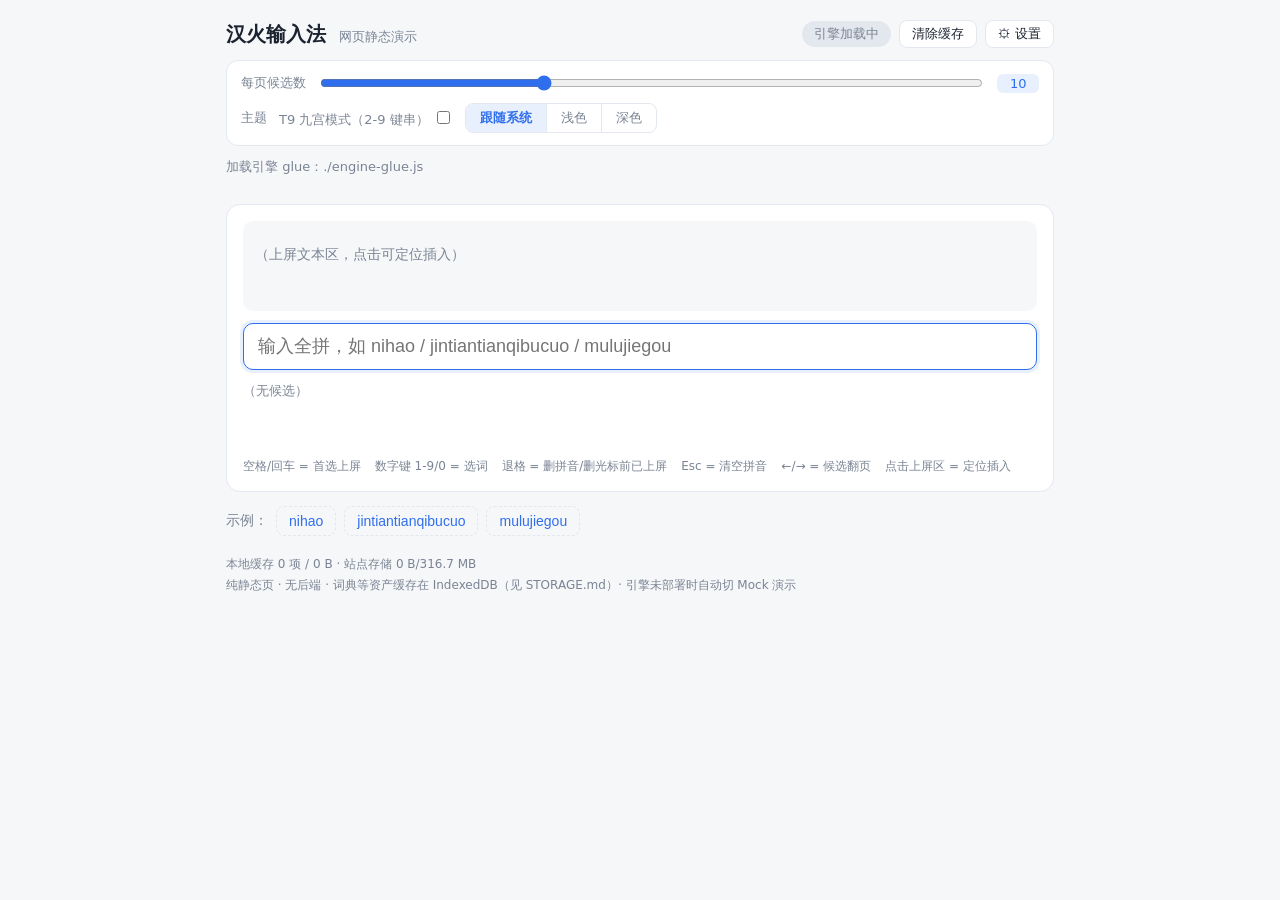
==== web/app/index.html @ 98c0e64a "hanhuo-ime v0.1 开源首发 中文输入法引擎（Rust）: 拼音/简拼/T9 九宫/中英混输/语境联想/LTR 精排, WASM 可运行; 全部模型自训（LCCC/wikitext-103" ====
<!DOCTYPE html>
<html lang="zh-CN">
<head>
  <meta charset="UTF-8">
  <meta name="viewport" content="width=device-width, initial-scale=1.0, viewport-fit=cover">
  <title>汉火输入法 · 网页演示</title>
  <link rel="stylesheet" href="./style.css">
  <script type="module" src="./app.js"></script>
</head>
<body>
  <main class="wrap">
    <header class="topbar">
      <h1>汉火输入法 <span class="sub">网页静态演示</span></h1>
      <div class="status-cluster">
        <span id="status-pill" class="pill loading">引擎加载中</span>
        <button id="retry-engine" class="ghost-btn" type="button" hidden>重载引擎</button>
        <button id="clear-cache" class="ghost-btn" type="button">清除缓存</button>
        <button id="settings-btn" class="ghost-btn" type="button" aria-expanded="false" aria-controls="settings-panel">⚙ 设置</button>
      </div>
    </header>

    <!-- 设置面：每页候选数 / 主题 -->
    <section id="settings-panel" class="settings" hidden>
      <div class="set-row">
        <label for="topk-range">每页候选数</label>
        <input id="topk-range" type="range" min="5" max="20" step="1" aria-label="每页候选数（5-20）">
        <output id="topk-val" for="topk-range">10</output>
      </div>
      <div class="set-row" role="radiogroup" aria-label="界面主题">
        <span class="set-label">主题</span>
        <div class="setting-row">
          <label for="t9-toggle">T9 九宫模式（2-9 键串）</label>
          <input id="t9-toggle" type="checkbox" aria-label="T9 九宫模式">
        </div>
        <div id="theme-seg" class="seg">
          <button type="button" data-theme-opt="auto" aria-checked="false">跟随系统</button>
          <button type="button" data-theme-opt="light" aria-checked="false">浅色</button>
          <button type="button" data-theme-opt="dark" aria-checked="false">深色</button>
        </div>
      </div>
    </section>

    <div class="statusbar">
      <span id="status-msg">正在探测引擎…</span>
      <span id="engine-info" class="muted"></span>
      <span id="perf" class="muted"></span>
      <div id="progress-bar" class="progress" style="display:none"><div id="progress-fill"></div></div>
    </div>

    <section class="ime">
      <!-- 已上屏文本（组合区）：点击定位插入点，右上角显示字数 -->
      <div class="committed-row">
        <div id="committed" class="committed" title="点击定位插入点"></div>
        <span id="committed-count" class="committed-count" aria-live="off"></span>
        <div id="preedit" class="preedit"></div>
      </div>

      <!-- 拼音输入 -->
      <input id="pinyin" class="pinyin-input" type="text" inputmode="latin" autocomplete="off"
             autocorrect="off" autocapitalize="off" spellcheck="false"
             placeholder="输入全拼，如 nihao / jintiantianqibucuo / mulujiegou" aria-label="拼音输入">

      <!-- 候选栏 -->
      <div id="candidates" class="candidates" aria-live="polite"><span class="empty">（无候选）</span></div>

      <!-- 候选翻页（超过一屏时可见） -->
      <div id="cand-pager" class="cand-pager" hidden>
        <button id="page-prev" class="page-btn" type="button" aria-label="上一页">‹</button>
        <span id="page-ind" class="page-ind">1/1</span>
        <button id="page-next" class="page-btn" type="button" aria-label="下一页">›</button>
      </div>

      <div class="hints">
        <span>空格/回车 = 首选上屏</span><span>数字键 1-9/0 = 选词</span><span>退格 = 删拼音/删光标前已上屏</span><span>Esc = 清空拼音</span><span>←/→ = 候选翻页</span><span>点击上屏区 = 定位插入</span>
        <span id="latency" class="muted"></span>
      </div>
    </section>

    <section class="examples" id="examples">
      <span class="muted">示例：</span>
      <button type="button" data-example="nihao">nihao</button>
      <button type="button" data-example="jintiantianqibucuo">jintiantianqibucuo</button>
      <button type="button" data-example="mulujiegou">mulujiegou</button>
    </section>

    <footer class="foot">
      <div id="cache-info" class="muted"></div>
      <div class="muted">纯静态页 · 无后端 · 词典等资产缓存在 IndexedDB（见 STORAGE.md）· 引擎未部署时自动切 Mock 演示</div>
    </footer>
  </main>
</body>
</html>
---- web/app/style.css ----
/* style.css — 简洁 IME 风格，桌面/移动自适应
   主题：默认跟随系统（prefers-color-scheme）；
   html[data-theme="light"|"dark"] 为设置面的手动覆盖（localStorage 持久化）。 */
:root {
  color-scheme: light;
  --bg: #f6f7f9;
  --card: #ffffff;
  --ink: #1c2330;
  --muted: #7a8494;
  --line: #e3e7ee;
  --accent: #2f6fed;
  --accent-soft: #e8effd;
  --ok: #1a9c60;
  --ok-soft: #e5f6ee;
  --warn: #b97d10;
  --warn-soft: #fdf3e0;
  --err: #cf3345;
  --err-soft: #fdeef0;
}
:root[data-theme="dark"] {
  color-scheme: dark;
  --bg: #14171d;
  --card: #1d222b;
  --ink: #e8ecf2;
  --muted: #8b95a5;
  --line: #2c333f;
  --accent: #5b8dff;
  --accent-soft: #22304d;
  --ok: #3ecf8e;
  --ok-soft: #173226;
  --warn: #e3b341;
  --warn-soft: #362c14;
  --err: #ff6b7d;
  --err-soft: #3c1d24;
}
@media (prefers-color-scheme: dark) {
  :root:not([data-theme="light"]) {
    color-scheme: dark;
    --bg: #14171d;
    --card: #1d222b;
    --ink: #e8ecf2;
    --muted: #8b95a5;
    --line: #2c333f;
    --accent: #5b8dff;
    --accent-soft: #22304d;
    --ok: #3ecf8e;
    --ok-soft: #173226;
    --warn: #e3b341;
    --warn-soft: #362c14;
    --err: #ff6b7d;
    --err-soft: #3c1d24;
  }
}

* { box-sizing: border-box; }
html, body { margin: 0; padding: 0; }
body {
  background: var(--bg);
  color: var(--ink);
  font-family: system-ui, -apple-system, "Segoe UI", "PingFang SC", "Noto Sans CJK SC", "Microsoft YaHei", sans-serif;
  -webkit-font-smoothing: antialiased;
}

.wrap { max-width: 860px; margin: 0 auto; padding: 20px 16px 40px; }

/* 顶栏 */
.topbar { display: flex; align-items: center; justify-content: space-between; gap: 12px; flex-wrap: wrap; }
.topbar h1 { font-size: 20px; margin: 0; font-weight: 700; }
.topbar .sub { font-size: 13px; color: var(--muted); font-weight: 400; margin-left: 6px; }
.status-cluster { display: flex; align-items: center; gap: 8px; }

.pill {
  display: inline-block; padding: 4px 12px; border-radius: 999px;
  font-size: 13px; line-height: 1.4; white-space: nowrap;
  background: var(--line); color: var(--muted);
}
.pill.ready { background: var(--ok-soft); color: var(--ok); }
.pill.mock { background: var(--warn-soft); color: var(--warn); }
.pill.error { background: var(--err-soft); color: var(--err); }

.ghost-btn {
  border: 1px solid var(--line); background: var(--card); color: var(--ink);
  padding: 4px 12px; border-radius: 8px; font-size: 13px; cursor: pointer;
}
.ghost-btn:hover { border-color: var(--accent); color: var(--accent); }

/* 设置面 */
.settings {
  margin-top: 12px; background: var(--card); border: 1px solid var(--line);
  border-radius: 12px; padding: 12px 14px; display: flex; flex-direction: column; gap: 10px;
}
.set-row { display: flex; align-items: center; gap: 12px; font-size: 14px; flex-wrap: wrap; }
.set-row label, .set-row .set-label { color: var(--muted); font-size: 13px; }
#topk-range { flex: 1 1 160px; accent-color: var(--accent); min-width: 120px; }
#topk-val {
  min-width: 3.2em; text-align: center; font-variant-numeric: tabular-nums;
  background: var(--accent-soft); color: var(--accent); border-radius: 6px; padding: 2px 8px;
  font-size: 13px;
}
.seg { display: inline-flex; border: 1px solid var(--line); border-radius: 8px; overflow: hidden; }
.seg button {
  border: none; background: transparent; color: var(--muted);
  padding: 5px 14px; font-size: 13px; cursor: pointer;
}
.seg button + button { border-left: 1px solid var(--line); }
.seg button:hover { color: var(--accent); }
.seg button.active { background: var(--accent-soft); color: var(--accent); font-weight: 600; }

/* 状态栏 */
.statusbar { margin-top: 12px; font-size: 13px; color: var(--muted); display: flex; flex-direction: column; gap: 6px; }
.statusbar #engine-info { font-size: 12px; }
.statusbar #perf { font-size: 12px; font-variant-numeric: tabular-nums; }
.progress { height: 4px; border-radius: 2px; background: var(--line); overflow: hidden; }
.progress > div { height: 100%; width: 0; background: var(--accent); transition: width .15s ease; }

/* IME 主体 */
.ime {
  margin-top: 16px; background: var(--card); border: 1px solid var(--line);
  border-radius: 14px; padding: 16px; display: flex; flex-direction: column; gap: 12px;
}
.committed-row { position: relative; min-height: 76px; padding: 10px 12px; border-radius: 10px; background: var(--bg); }
.committed { font-size: 26px; line-height: 1.5; word-break: break-all; min-height: 39px; cursor: text; }
.committed:empty::after { content: "（上屏文本区，点击可定位插入）"; color: var(--muted); font-size: 14px; cursor: default; }
.committed-count {
  position: absolute; top: 4px; right: 8px; font-size: 11px; color: var(--muted);
  font-variant-numeric: tabular-nums; pointer-events: none;
}
.caret-marker {
  display: inline-block; width: 2px; height: 1.05em; margin: 0 -1px;
  background: var(--accent); vertical-align: text-bottom; border-radius: 1px;
  animation: caret-blink 1.1s step-end infinite;
}
@keyframes caret-blink { 0%, 100% { opacity: 1; } 50% { opacity: 0; } }
.preedit {
  font-size: 18px; color: var(--accent);
  border-bottom: 2px solid var(--accent); display: inline-block; min-height: 27px;
}

.pinyin-input {
  width: 100%; font-size: 18px; padding: 12px 14px;
  border: 1px solid var(--line); border-radius: 10px; background: var(--card);
  color: var(--ink); outline: none; min-height: 46px;
}
.pinyin-input:focus { border-color: var(--accent); box-shadow: 0 0 0 3px var(--accent-soft); }

/* 候选栏 */
.candidates {
  display: flex; flex-wrap: wrap; gap: 8px; min-height: 64px; align-content: flex-start;
}
.candidates .empty { color: var(--muted); font-size: 13px; align-self: center; }
.cand {
  display: inline-flex; flex-direction: column; align-items: center; gap: 2px;
  min-width: 64px; min-height: 52px; padding: 6px 12px;
  border: 1px solid var(--line); border-radius: 10px; background: var(--card);
  cursor: pointer; color: var(--ink); font: inherit;
}
.cand:hover { border-color: var(--accent); }
.cand.top1 { border-color: var(--accent); background: var(--accent-soft); }
.cand-word { font-size: 18px; line-height: 1.3; }
.cand-meta { font-size: 11px; color: var(--muted); }

/* 候选翻页条（超过一屏时可见） */
.cand-pager { display: flex; align-items: center; justify-content: center; gap: 10px; }
.cand-pager[hidden] { display: none; }
.page-btn {
  border: 1px solid var(--line); background: var(--card); color: var(--ink);
  width: 34px; height: 28px; border-radius: 8px; cursor: pointer; font-size: 16px; line-height: 1;
}
.page-btn:hover:not(:disabled) { border-color: var(--accent); color: var(--accent); }
.page-btn:disabled { opacity: 0.35; cursor: default; }
.page-ind { font-size: 12px; color: var(--muted); font-variant-numeric: tabular-nums; min-width: 3em; text-align: center; }

.hints { display: flex; flex-wrap: wrap; gap: 4px 14px; font-size: 12px; color: var(--muted); }

/* 示例 */
.examples { margin-top: 14px; display: flex; align-items: center; flex-wrap: wrap; gap: 8px; font-size: 14px; }
.examples button {
  border: 1px dashed var(--line); background: transparent; color: var(--accent);
  padding: 6px 12px; border-radius: 8px; cursor: pointer; font-size: 14px;
}
.examples button:hover { border-color: var(--accent); }

.foot { margin-top: 20px; display: flex; flex-direction: column; gap: 4px; font-size: 12px; }
.muted { color: var(--muted); }

/* 移动端 */
@media (max-width: 640px) {
  .wrap { padding: 14px 10px 32px; }
  .topbar h1 { font-size: 17px; }
  .candidates { flex-wrap: nowrap; overflow-x: auto; -webkit-overflow-scrolling: touch; padding-bottom: 4px; }
  .cand { flex: 0 0 auto; }
  .hints { display: none; } /* 触屏无键盘快捷键 */
  .committed { font-size: 22px; }
  .page-btn { width: 44px; height: 34px; } /* 触控目标加大 */
}
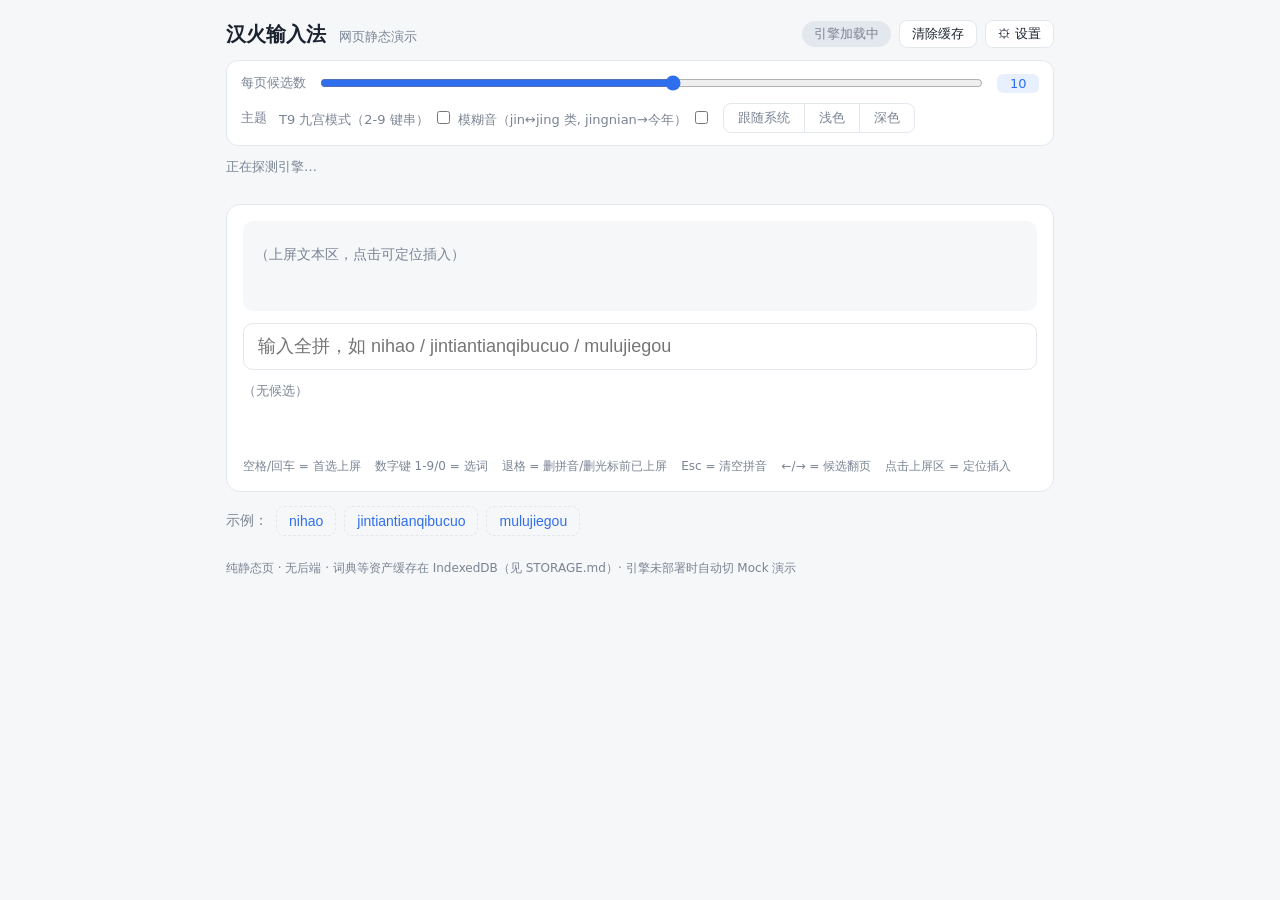
==== commit ae01e7e1: "feat(wasm): 模糊音设置项全链——enable_fuzz 导出 + demo 三端接线 真 IME 的「模糊音」设置项此前 demo 无法体验（wasm 无接口; CLI --fuzz 上轮" ====
--- a/web/app/index.html
+++ b/web/app/index.html
@@ -31,6 +31,8 @@
         <div class="setting-row">
           <label for="t9-toggle">T9 九宫模式（2-9 键串）</label>
           <input id="t9-toggle" type="checkbox" aria-label="T9 九宫模式">
+          <label for="fuzz-toggle">模糊音（jin↔jing 类, jingnian→今年）</label>
+          <input id="fuzz-toggle" type="checkbox" aria-label="模糊音模式">
         </div>
         <div id="theme-seg" class="seg">
           <button type="button" data-theme-opt="auto" aria-checked="false">跟随系统</button>
--- a/web/app/style.css
+++ b/web/app/style.css
@@ -135,6 +135,12 @@
   font-size: 18px; color: var(--accent);
   border-bottom: 2px solid var(--accent); display: inline-block; min-height: 27px;
 }
+/* 拼音分段高亮（渐进候选）: 已消费段实底、在途段灰 */
+.preedit .py-used {
+  background: var(--accent); color: var(--card);
+  border-radius: 4px 2px 2px 4px; padding: 0 4px; font-weight: 600;
+}
+.preedit .py-rest { color: var(--muted, #999); letter-spacing: .5px; }
 
 .pinyin-input {
   width: 100%; font-size: 18px; padding: 12px 14px;
